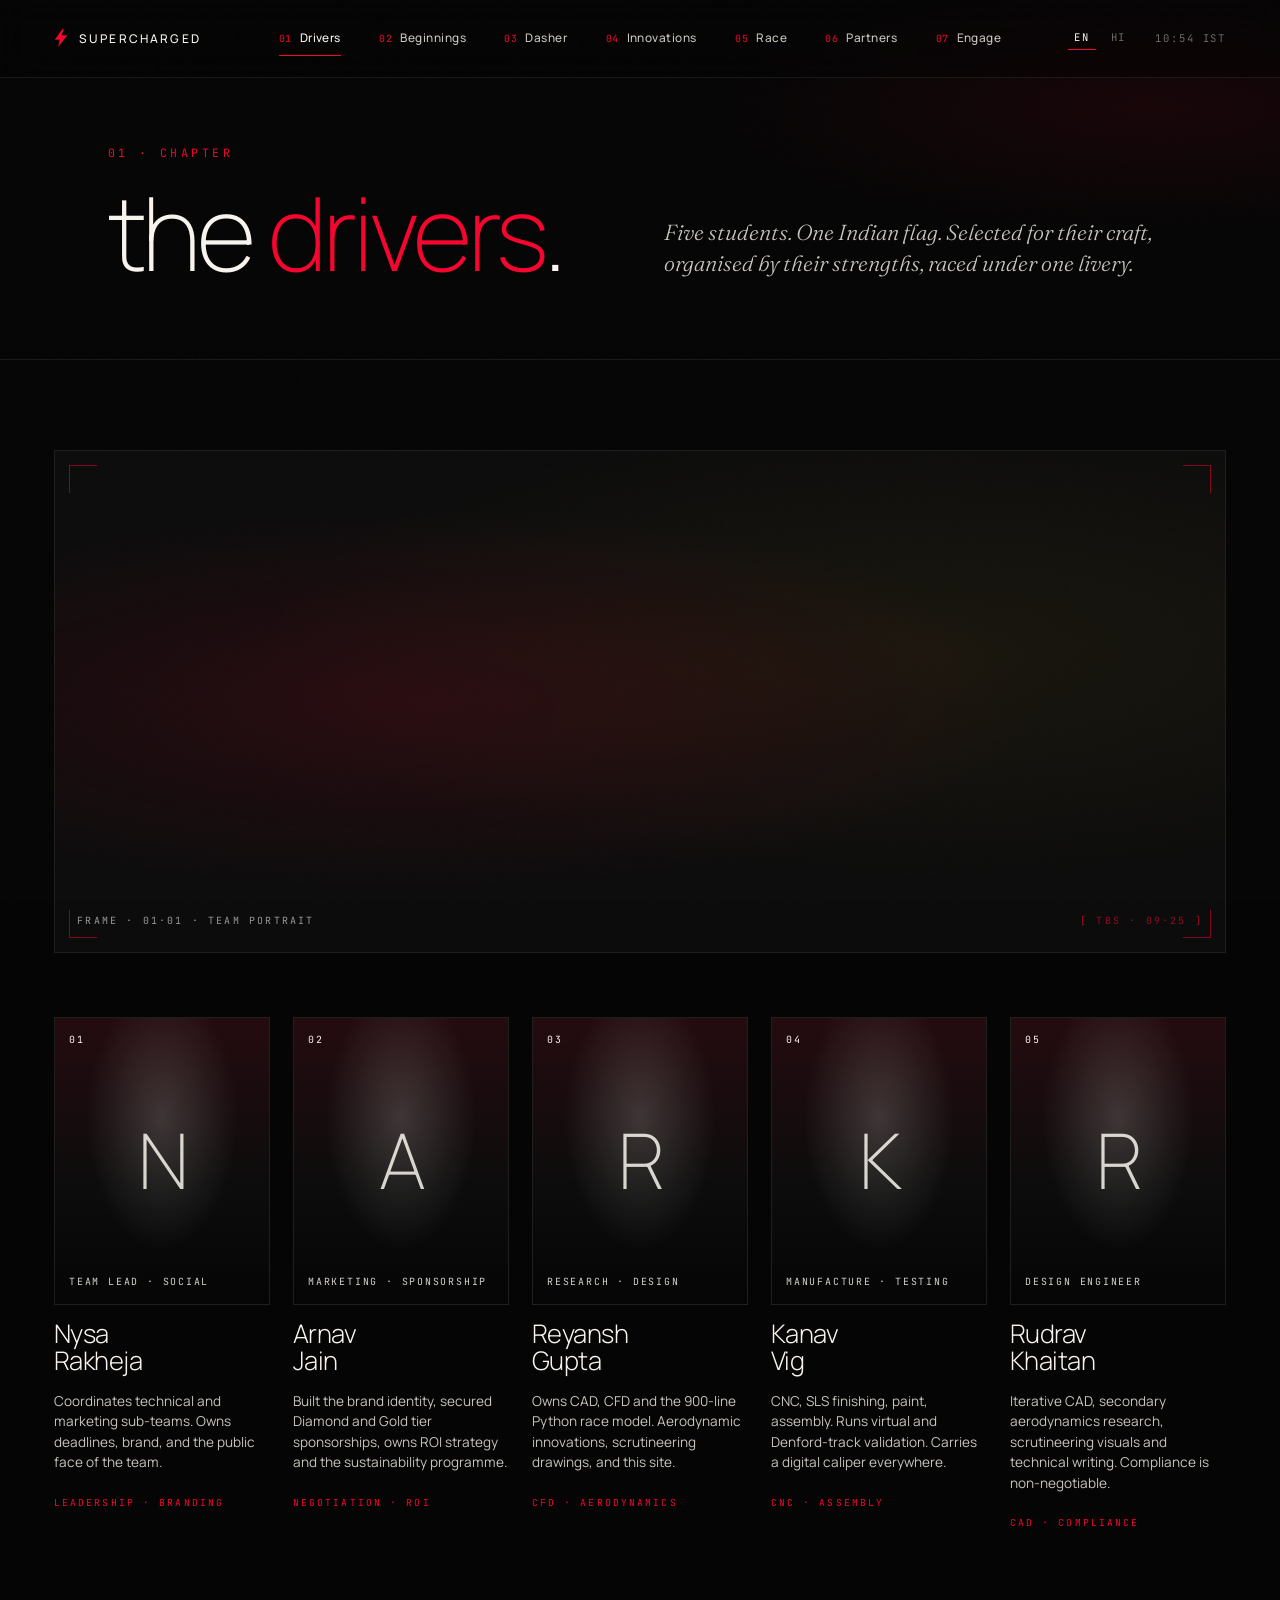
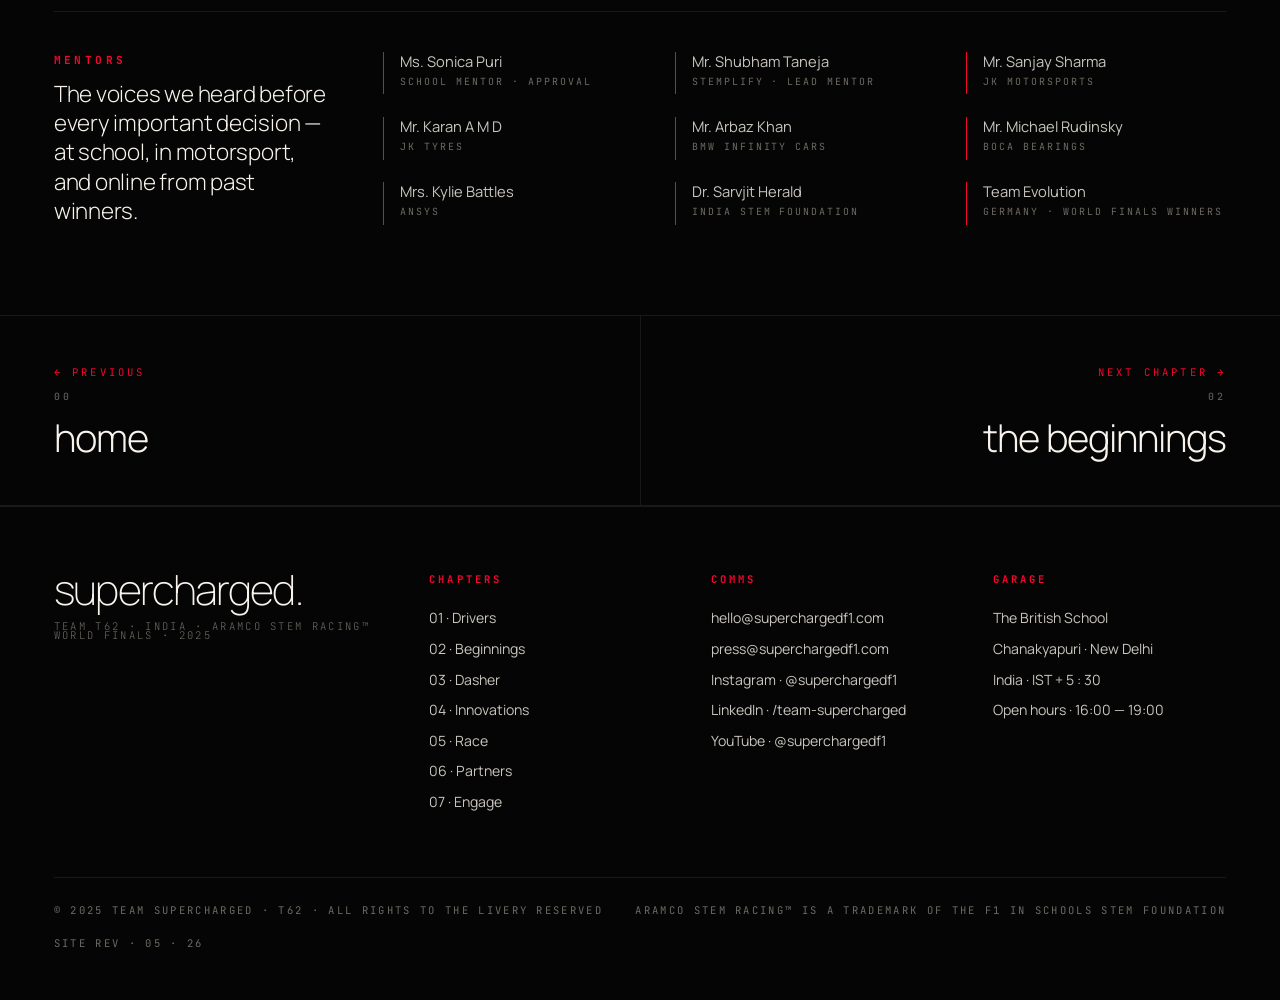
==== drivers.html @ 812b948b "Split into a 7-chapter multi-page site - Shared chrome moved into styles.css and scripts.js - index." ====
<!DOCTYPE html>
<html lang="en">
<head>
<meta charset="UTF-8" />
<meta name="viewport" content="width=device-width, initial-scale=1.0" />
<title>The Drivers — Team Supercharged · T62</title>
<meta name="description" content="The five students of Team Supercharged: Nysa Rakheja, Arnav Jain, Reyansh Gupta, Kanav Vig, Rudrav Khaitan." />
<link rel="preconnect" href="https://fonts.googleapis.com" />
<link rel="preconnect" href="https://fonts.gstatic.com" crossorigin />
<link href="https://fonts.googleapis.com/css2?family=Fraunces:ital,opsz,wght@1,9..144,300&family=JetBrains+Mono:wght@400;500&family=Manrope:wght@200;300;400;500;600;700&display=swap" rel="stylesheet" />
<link rel="stylesheet" href="styles.css" />
</head>
<body>

<div class="grain" aria-hidden="true"></div>
<svg width="0" height="0" style="position:absolute" aria-hidden="true"><defs><symbol id="bolt" viewBox="0 0 24 32"><path d="M14.5 0 L1 19 L9.5 19 L7 32 L23 11 L13 11 L17 0 Z" fill="currentColor"/></symbol></defs></svg>

<header class="topnav" id="topnav">
  <a href="index.html" class="mark"><svg class="bolt-mark" aria-hidden="true"><use href="#bolt"/></svg><span>Supercharged</span></a>
  <nav class="menu" aria-label="Primary">
    <a href="drivers.html"     class="active" data-num="01">Drivers</a>
    <a href="beginnings.html"  data-num="02">Beginnings</a>
    <a href="dasher.html"      data-num="03">Dasher</a>
    <a href="innovations.html" data-num="04">Innovations</a>
    <a href="race.html"        data-num="05">Race</a>
    <a href="partners.html"    data-num="06">Partners</a>
    <a href="engage.html"      data-num="07">Engage</a>
  </nav>
  <div class="topnav-right">
    <div class="lang"><a href="#" class="on">EN</a><a href="#">HI</a></div>
    <span id="liveClock">00:00 IST</span>
  </div>
</header>

<section class="page-hero">
  <div class="container">
    <div>
      <div class="page-hero-num">01 · Chapter</div>
      <h1>the <span class="red">drivers</span>.</h1>
    </div>
    <p class="page-hero-sub">Five students. One Indian flag. Selected for their craft, organised by their strengths, raced under one livery.</p>
  </div>
</section>

<main class="chapter">
  <div class="container">
    <figure class="team-photo reveal" aria-label="Team photo placeholder">
      <span class="crosshair tl"></span>
      <span class="crosshair tr"></span>
      <span class="crosshair bl"></span>
      <span class="crosshair br"></span>
      <div class="frame-label">
        <span>FRAME · 01·01 · TEAM PORTRAIT</span>
        <span class="red">[ TBS · 09·25 ]</span>
      </div>
    </figure>

    <div class="drivers">
      <article class="driver reveal d1">
        <div class="driver-photo" data-init="N">
          <span class="num">01</span>
          <span class="role">Team Lead · Social</span>
        </div>
        <h3 class="driver-name">Nysa<br/>Rakheja</h3>
        <p class="driver-bio">Coordinates technical and marketing sub-teams. Owns deadlines, brand, and the public face of the team.</p>
        <span class="driver-skill">Leadership · Branding</span>
      </article>

      <article class="driver reveal d2">
        <div class="driver-photo" data-init="A">
          <span class="num">02</span>
          <span class="role">Marketing · Sponsorship</span>
        </div>
        <h3 class="driver-name">Arnav<br/>Jain</h3>
        <p class="driver-bio">Built the brand identity, secured Diamond and Gold tier sponsorships, owns ROI strategy and the sustainability programme.</p>
        <span class="driver-skill">Negotiation · ROI</span>
      </article>

      <article class="driver reveal d3">
        <div class="driver-photo" data-init="R">
          <span class="num">03</span>
          <span class="role">Research · Design</span>
        </div>
        <h3 class="driver-name">Reyansh<br/>Gupta</h3>
        <p class="driver-bio">Owns CAD, CFD and the 900-line Python race model. Aerodynamic innovations, scrutineering drawings, and this site.</p>
        <span class="driver-skill">CFD · Aerodynamics</span>
      </article>

      <article class="driver reveal d4">
        <div class="driver-photo" data-init="K">
          <span class="num">04</span>
          <span class="role">Manufacture · Testing</span>
        </div>
        <h3 class="driver-name">Kanav<br/>Vig</h3>
        <p class="driver-bio">CNC, SLS finishing, paint, assembly. Runs virtual and Denford-track validation. Carries a digital caliper everywhere.</p>
        <span class="driver-skill">CNC · Assembly</span>
      </article>

      <article class="driver reveal d5">
        <div class="driver-photo" data-init="R">
          <span class="num">05</span>
          <span class="role">Design Engineer</span>
        </div>
        <h3 class="driver-name">Rudrav<br/>Khaitan</h3>
        <p class="driver-bio">Iterative CAD, secondary aerodynamics research, scrutineering visuals and technical writing. Compliance is non-negotiable.</p>
        <span class="driver-skill">CAD · Compliance</span>
      </article>
    </div>

    <div class="mentors reveal">
      <div>
        <h4>Mentors</h4>
        <p>The voices we heard before every important decision — at school, in motorsport, and online from past winners.</p>
      </div>
      <div class="mentors-list">
        <span>Ms. Sonica Puri<small>School Mentor · Approval</small></span>
        <span>Mr. Shubham Taneja<small>Stemplify · Lead Mentor</small></span>
        <span>Mr. Sanjay Sharma<small>JK Motorsports</small></span>
        <span>Mr. Karan A&nbsp;M&nbsp;D<small>JK Tyres</small></span>
        <span>Mr. Arbaz Khan<small>BMW Infinity Cars</small></span>
        <span>Mr. Michael Rudinsky<small>Boca Bearings</small></span>
        <span>Mrs. Kylie Battles<small>Ansys</small></span>
        <span>Dr. Sarvjit Herald<small>India STEM Foundation</small></span>
        <span>Team Evolution<small>Germany · World Finals winners</small></span>
      </div>
    </div>
  </div>
</main>

<nav class="page-nav">
  <a href="index.html" class="prev">
    <span class="dir">← previous</span>
    <span class="num">00</span>
    <span class="ttl">home</span>
  </a>
  <a href="beginnings.html" class="next">
    <span class="dir">next chapter →</span>
    <span class="num">02</span>
    <span class="ttl">the beginnings</span>
  </a>
</nav>

<footer>
  <div class="container">
    <div class="foot-inner">
      <div class="foot-brand">
        supercharged.
        <small>Team T62 · India · Aramco STEM Racing™ World Finals · 2025</small>
      </div>
      <div class="foot-col">
        <h5>Chapters</h5>
        <ul>
          <li><a href="drivers.html">01 · Drivers</a></li>
          <li><a href="beginnings.html">02 · Beginnings</a></li>
          <li><a href="dasher.html">03 · Dasher</a></li>
          <li><a href="innovations.html">04 · Innovations</a></li>
          <li><a href="race.html">05 · Race</a></li>
          <li><a href="partners.html">06 · Partners</a></li>
          <li><a href="engage.html">07 · Engage</a></li>
        </ul>
      </div>
      <div class="foot-col">
        <h5>Comms</h5>
        <ul>
          <li><a href="mailto:hello@superchargedf1.com">hello@superchargedf1.com</a></li>
          <li><a href="mailto:press@superchargedf1.com">press@superchargedf1.com</a></li>
          <li><a href="https://www.instagram.com/superchargedf1" target="_blank" rel="noopener">Instagram · @superchargedf1</a></li>
          <li><a href="#">LinkedIn · /team-supercharged</a></li>
          <li><a href="#">YouTube · @superchargedf1</a></li>
        </ul>
      </div>
      <div class="foot-col">
        <h5>Garage</h5>
        <ul>
          <li>The British School</li>
          <li>Chanakyapuri · New Delhi</li>
          <li>India · IST + 5 : 30</li>
          <li>Open hours · 16:00 — 19:00</li>
        </ul>
      </div>
    </div>
    <div class="foot-bottom">
      <span>© 2025 Team Supercharged · T62 · All rights to the livery reserved</span>
      <span>Aramco STEM Racing™ is a trademark of the F1 in Schools STEM Foundation</span>
      <span>Site rev · 05 · 26</span>
    </div>
  </div>
</footer>

<script src="scripts.js"></script>
</body>
</html>
---- styles.css ----
/* --------------------------------------------------------------
   SUPERCHARGED · Cinematic editorial · multi-page
   Pure black + bone white + brand red. Thin large type.
-------------------------------------------------------------- */
*, *::before, *::after { box-sizing: border-box; margin: 0; padding: 0; }
::selection { background: #F5052E; color: #F8F4ED; }
html { scroll-behavior: smooth; }

:root {
  --bg: #050505;
  --bg-2: #0C0C0C;
  --bg-3: #141414;
  --text: #F8F4ED;
  --text-2: #C9C5BE;
  --muted: #6E6A63;
  --muted-2: #3A3A3A;
  --line: rgba(248, 244, 237, 0.08);
  --line-strong: rgba(248, 244, 237, 0.18);
  --red: #F5052E;
  --red-2: #C70425;
  --yellow: #E7B922;
  --pad: clamp(1.25rem, 4.2vw, 4rem);
  --max: 1560px;
  --font-display: 'Manrope', system-ui, sans-serif;
  --font-body: 'Manrope', system-ui, sans-serif;
  --font-serif: 'Fraunces', 'Times New Roman', serif;
  --font-mono: 'JetBrains Mono', ui-monospace, monospace;
}

body {
  background: var(--bg);
  color: var(--text);
  font-family: var(--font-body);
  line-height: 1.6;
  overflow-x: hidden;
  font-weight: 400;
  -webkit-font-smoothing: antialiased;
  -moz-osx-font-smoothing: grayscale;
}

.grain {
  position: fixed; inset: 0;
  pointer-events: none; z-index: 1000;
  opacity: 0.045; mix-blend-mode: overlay;
  background-image: url("data:image/svg+xml;utf8,<svg viewBox='0 0 200 200' xmlns='http://www.w3.org/2000/svg'><filter id='n'><feTurbulence type='fractalNoise' baseFrequency='0.85' numOctaves='3' stitchTiles='stitch'/></filter><rect width='100%25' height='100%25' filter='url(%23n)' opacity='0.85'/></svg>");
}

a { color: inherit; text-decoration: none; }
button { font-family: inherit; cursor: pointer; border: none; background: none; color: inherit; }
img, svg { display: block; max-width: 100%; }

.container {
  max-width: var(--max); margin: 0 auto;
  padding: 0 var(--pad);
  position: relative;
}

.mono {
  font-family: var(--font-mono);
  letter-spacing: 0.04em;
  text-transform: uppercase;
  font-size: 0.7rem;
  color: var(--muted);
}

/* ============================================================
   TOP NAV
============================================================ */
.topnav {
  position: fixed; top: 0; left: 0; right: 0; z-index: 100;
  display: grid;
  grid-template-columns: 1fr auto 1fr;
  gap: 2rem; align-items: center;
  padding: 1.4rem var(--pad);
  backdrop-filter: blur(16px) saturate(140%);
  -webkit-backdrop-filter: blur(16px) saturate(140%);
  background: rgba(5, 5, 5, 0.55);
  border-bottom: 1px solid var(--line);
  transition: padding 0.3s ease;
}
.topnav.scrolled { padding: 0.9rem var(--pad); }

.mark {
  display: flex; align-items: center; gap: 0.7rem;
  font-family: var(--font-display);
  font-weight: 500;
  letter-spacing: 0.18em;
  font-size: 0.75rem;
  text-transform: uppercase;
}
.mark .bolt-mark {
  width: 14px; height: 18px;
  color: var(--red);
}

.menu {
  display: flex; gap: 2.4rem;
  font-size: 0.74rem;
  font-weight: 500;
  letter-spacing: 0.04em;
  color: var(--text-2);
}
.menu a {
  position: relative;
  padding: 0.4rem 0;
  transition: color 0.25s;
}
.menu a::before {
  content: attr(data-num);
  color: var(--red);
  margin-right: 0.5rem;
  font-family: var(--font-mono);
  font-size: 0.62rem;
  opacity: 0.85;
}
.menu a:hover { color: var(--text); }
.menu a.active { color: var(--text); }
.menu a.active::after {
  content: ""; position: absolute;
  left: 0; right: 0; bottom: -2px;
  height: 1px; background: var(--red);
}
.menu a:not(.active)::after {
  content: ""; position: absolute;
  left: 0; right: 0; bottom: -2px;
  height: 1px; background: var(--text);
  transform: scaleX(0); transform-origin: left;
  transition: transform 0.3s ease;
}
.menu a:not(.active):hover::after { transform: scaleX(1); }

.topnav-right {
  display: flex; justify-content: flex-end; align-items: center;
  gap: 1.4rem;
  font-family: var(--font-mono);
  font-size: 0.66rem;
  color: var(--muted);
  text-transform: uppercase;
  letter-spacing: 0.18em;
}
.lang {
  display: flex; gap: 0.5rem;
}
.lang a {
  padding: 0.2rem 0.4rem;
  color: var(--muted);
  transition: color 0.2s;
}
.lang a.on { color: var(--text); border-bottom: 1px solid var(--red); }
.lang a:hover { color: var(--text); }

/* ============================================================
   HERO (home)
============================================================ */
.hero {
  position: relative;
  min-height: 100vh;
  padding: 9rem var(--pad) 3rem;
  display: grid;
  grid-template-rows: auto 1fr auto;
  overflow: hidden;
  isolation: isolate;
}
.hero::before {
  content: "";
  position: absolute; inset: 0;
  background:
    radial-gradient(ellipse 70% 60% at 75% 30%, rgba(245,5,46,0.10), transparent 60%),
    radial-gradient(ellipse 60% 50% at 20% 70%, rgba(231,185,34,0.04), transparent 60%),
    linear-gradient(180deg, rgba(5,5,5,0.5), var(--bg));
  z-index: -2;
}
.hero::after {
  content: "";
  position: absolute; inset: 0;
  background-image:
    linear-gradient(to right, var(--line) 1px, transparent 1px),
    linear-gradient(to bottom, var(--line) 1px, transparent 1px);
  background-size: 120px 120px;
  mask-image: radial-gradient(ellipse at center, black 40%, transparent 90%);
  z-index: -1;
  pointer-events: none;
}

.hero-top {
  display: flex; justify-content: space-between; align-items: flex-start;
  gap: 2rem; flex-wrap: wrap;
}
.hero-top .label {
  font-family: var(--font-mono);
  font-size: 0.7rem;
  color: var(--muted);
  text-transform: uppercase;
  letter-spacing: 0.22em;
  line-height: 1.6;
}
.hero-top .label strong { color: var(--text); margin-right: 0.5rem; }
.hero-top .label .red { color: var(--red); }

.hero-center {
  display: grid; align-content: center;
  padding: 4rem 0;
}
.hero-title {
  font-family: var(--font-display);
  font-weight: 200;
  font-size: clamp(4rem, 16vw, 19rem);
  line-height: 0.88;
  letter-spacing: -0.045em;
  text-transform: lowercase;
  color: var(--text);
  margin-bottom: 1.5rem;
}
.hero-title .stroke {
  color: transparent;
  -webkit-text-stroke: 1px var(--text);
}
.hero-title .red { color: var(--red); }
.hero-title .w {
  display: inline-block;
  transform: translateY(0.4em);
  opacity: 0;
  animation: rise 1.4s cubic-bezier(.18,.7,.2,1) forwards;
}
.hero-title .w:nth-child(1) { animation-delay: 0.2s; }
.hero-title .w:nth-child(2) { animation-delay: 0.45s; }
.hero-title .w:nth-child(3) { animation-delay: 0.7s; }
@keyframes rise { to { transform: none; opacity: 1; } }

.hero-tag {
  margin-top: 1.5rem;
  max-width: 32ch;
  font-family: var(--font-serif);
  font-style: italic;
  font-weight: 300;
  font-size: clamp(1.3rem, 2.4vw, 2.2rem);
  line-height: 1.25;
  color: var(--text-2);
  letter-spacing: -0.01em;
  opacity: 0;
  animation: fade 1.6s 1.1s forwards;
}
@keyframes fade { to { opacity: 1; } }

.hero-bottom {
  display: grid;
  grid-template-columns: auto 1fr auto auto;
  gap: 2.5rem;
  align-items: end;
  padding-top: 2rem;
  border-top: 1px solid var(--line);
  opacity: 0;
  animation: fade 1.4s 1.4s forwards;
}
.hero-bottom .col { display: flex; flex-direction: column; gap: 0.4rem; }
.hero-bottom .col .k {
  font-family: var(--font-mono);
  font-size: 0.62rem;
  color: var(--muted);
  text-transform: uppercase;
  letter-spacing: 0.22em;
}
.hero-bottom .col .v {
  font-family: var(--font-display);
  font-weight: 300;
  font-size: 1.4rem;
  letter-spacing: -0.01em;
  color: var(--text);
}
.hero-bottom .col .v.red { color: var(--red); }

.scroll-cue {
  display: inline-flex; flex-direction: column; align-items: center;
  gap: 0.4rem;
  color: var(--muted);
  font-family: var(--font-mono);
  font-size: 0.62rem;
  text-transform: uppercase;
  letter-spacing: 0.22em;
}
.scroll-cue .arrow {
  width: 1px; height: 38px;
  background: linear-gradient(180deg, transparent, var(--text-2));
  animation: drop 1.8s ease-in-out infinite;
}
@keyframes drop {
  0% { transform: scaleY(0); transform-origin: top; }
  50% { transform: scaleY(1); transform-origin: top; }
  51% { transform: scaleY(1); transform-origin: bottom; }
  100% { transform: scaleY(0); transform-origin: bottom; }
}

/* ============================================================
   PAGE HERO (chapter pages — smaller)
============================================================ */
.page-hero {
  padding: 9rem var(--pad) 5rem;
  position: relative;
  border-bottom: 1px solid var(--line);
  overflow: hidden;
}
.page-hero::before {
  content: "";
  position: absolute; inset: 0;
  background:
    radial-gradient(ellipse 60% 60% at 90% 30%, rgba(245,5,46,0.08), transparent 60%);
  pointer-events: none;
  z-index: -1;
}
.page-hero .container {
  display: grid;
  grid-template-columns: 1fr 1fr;
  gap: 3rem;
  align-items: end;
}
.page-hero-num {
  font-family: var(--font-mono);
  font-size: 0.72rem;
  color: var(--red);
  text-transform: uppercase;
  letter-spacing: 0.3em;
  margin-bottom: 1.4rem;
}
.page-hero h1 {
  font-family: var(--font-display);
  font-weight: 200;
  font-size: clamp(3rem, 8vw, 8rem);
  line-height: 0.92;
  letter-spacing: -0.04em;
  text-transform: lowercase;
  color: var(--text);
}
.page-hero h1 .red { color: var(--red); }
.page-hero h1 .stroke { color: transparent; -webkit-text-stroke: 1px var(--text); }
.page-hero-sub {
  font-family: var(--font-serif);
  font-style: italic;
  font-weight: 300;
  font-size: clamp(1.1rem, 1.7vw, 1.5rem);
  line-height: 1.4;
  color: var(--text-2);
  max-width: 38ch;
}

/* ============================================================
   CHAPTER (general section)
============================================================ */
.chapter {
  padding: clamp(5rem, 10vh, 9rem) 0;
  position: relative;
}
.chapter-head {
  display: grid;
  grid-template-columns: auto 1fr;
  gap: 2rem 4rem;
  align-items: end;
  margin-bottom: 4rem;
  padding-bottom: 2.4rem;
  border-bottom: 1px solid var(--line);
}
.chapter-num {
  font-family: var(--font-mono);
  font-size: 0.72rem;
  color: var(--red);
  text-transform: uppercase;
  letter-spacing: 0.3em;
  align-self: start;
  padding-top: 1.4rem;
}
.chapter-title {
  font-family: var(--font-display);
  font-weight: 200;
  font-size: clamp(2.4rem, 5.5vw, 5.5rem);
  line-height: 0.95;
  letter-spacing: -0.035em;
  text-transform: lowercase;
  color: var(--text);
}
.chapter-sub {
  font-family: var(--font-display);
  font-weight: 300;
  font-size: clamp(1rem, 1.4vw, 1.2rem);
  color: var(--text-2);
  margin-top: 1rem;
  max-width: 50ch;
}

/* ============================================================
   HOME · CHAPTER INDEX
============================================================ */
.chapter-index {
  padding: 5rem 0 7rem;
  border-top: 1px solid var(--line);
}
.chapter-index-head {
  display: grid;
  grid-template-columns: 1fr 1fr;
  gap: 3rem;
  margin-bottom: 4rem;
  padding-bottom: 2rem;
  border-bottom: 1px solid var(--line);
  align-items: end;
}
.chapter-index-head h2 {
  font-family: var(--font-display);
  font-weight: 200;
  font-size: clamp(2rem, 4.5vw, 4rem);
  line-height: 0.95;
  letter-spacing: -0.03em;
  text-transform: lowercase;
}
.chapter-index-head .label {
  font-family: var(--font-mono);
  font-size: 0.7rem;
  color: var(--red);
  text-transform: uppercase;
  letter-spacing: 0.3em;
}

.chapter-list {
  display: flex; flex-direction: column;
  list-style: none;
}
.chapter-list a {
  display: grid;
  grid-template-columns: 80px 1fr 2fr auto;
  gap: 2rem;
  padding: 2rem 0;
  border-bottom: 1px solid var(--line);
  align-items: baseline;
  transition: padding 0.3s ease;
}
.chapter-list a:hover { padding-left: 1rem; }
.chapter-list a:last-child { border-bottom: none; }
.chapter-list a .num {
  font-family: var(--font-mono);
  font-size: 0.78rem;
  color: var(--red);
  letter-spacing: 0.25em;
}
.chapter-list a .ttl {
  font-family: var(--font-display);
  font-weight: 300;
  font-size: clamp(1.6rem, 3vw, 2.6rem);
  line-height: 1.05;
  letter-spacing: -0.025em;
  text-transform: lowercase;
  color: var(--text);
  transition: color 0.3s;
}
.chapter-list a:hover .ttl { color: var(--red); }
.chapter-list a .desc {
  font-family: var(--font-serif);
  font-style: italic;
  font-weight: 300;
  font-size: clamp(0.95rem, 1.2vw, 1.15rem);
  color: var(--text-2);
  line-height: 1.4;
}
.chapter-list a .arr {
  font-family: var(--font-display);
  font-weight: 200;
  font-size: 1.6rem;
  color: var(--muted);
  transition: color 0.3s, transform 0.3s;
}
.chapter-list a:hover .arr { color: var(--red); transform: translateX(8px); }

/* ============================================================
   01 — DRIVERS
============================================================ */
.drivers {
  display: grid;
  grid-template-columns: repeat(5, 1fr);
  gap: 1.4rem;
}
.driver {
  display: flex; flex-direction: column;
  gap: 1rem;
  cursor: pointer;
  transition: transform 0.5s cubic-bezier(.2,.8,.2,1);
}
.driver:hover { transform: translateY(-4px); }
.driver-photo {
  aspect-ratio: 3/4;
  background: var(--bg-2);
  border: 1px solid var(--line);
  position: relative;
  overflow: hidden;
  transition: border-color 0.3s;
}
.driver:hover .driver-photo { border-color: var(--red); }
.driver-photo::before {
  content: "";
  position: absolute; inset: 0;
  background:
    radial-gradient(ellipse at 50% 35%, rgba(248,244,237,0.18), transparent 50%),
    linear-gradient(180deg, rgba(245,5,46,0.10) 0%, transparent 60%, rgba(0,0,0,0.6) 100%);
}
.driver-photo::after {
  content: attr(data-init);
  position: absolute; inset: 0;
  display: grid; place-items: center;
  font-family: var(--font-display);
  font-weight: 200;
  font-size: clamp(3rem, 6vw, 6rem);
  color: rgba(248,244,237,0.85);
  letter-spacing: -0.04em;
}
.driver-photo .num {
  position: absolute; top: 0.9rem; left: 0.9rem;
  font-family: var(--font-mono);
  font-size: 0.62rem;
  color: var(--text);
  letter-spacing: 0.22em;
  z-index: 2;
}
.driver-photo .role {
  position: absolute; bottom: 0.9rem; left: 0.9rem; right: 0.9rem;
  font-family: var(--font-mono);
  font-size: 0.62rem;
  color: var(--text);
  letter-spacing: 0.18em;
  text-transform: uppercase;
  z-index: 2;
  opacity: 0.85;
}
.driver-name {
  font-family: var(--font-display);
  font-weight: 300;
  font-size: 1.6rem;
  line-height: 1.05;
  letter-spacing: -0.02em;
  color: var(--text);
}
.driver-bio {
  font-size: 0.85rem;
  color: var(--text-2);
  line-height: 1.5;
  max-width: 32ch;
}
.driver-skill {
  margin-top: 0.4rem;
  font-family: var(--font-mono);
  font-size: 0.6rem;
  color: var(--red);
  text-transform: uppercase;
  letter-spacing: 0.22em;
}

.team-photo {
  aspect-ratio: 21/9;
  background: var(--bg-2);
  border: 1px solid var(--line);
  position: relative;
  overflow: hidden;
  margin-bottom: 4rem;
}
.team-photo::before {
  content: "";
  position: absolute; inset: 0;
  background:
    radial-gradient(ellipse at 30% 50%, rgba(245,5,46,0.12), transparent 55%),
    radial-gradient(ellipse at 75% 40%, rgba(231,185,34,0.06), transparent 55%);
}
.team-photo .crosshair {
  position: absolute;
  width: 28px; height: 28px;
  border-color: rgba(245,5,46,0.5);
  border-style: solid;
  border-width: 0;
}
.team-photo .crosshair.tl { top: 14px; left: 14px; border-top-width: 1px; border-left-width: 1px; }
.team-photo .crosshair.tr { top: 14px; right: 14px; border-top-width: 1px; border-right-width: 1px; }
.team-photo .crosshair.bl { bottom: 14px; left: 14px; border-bottom-width: 1px; border-left-width: 1px; }
.team-photo .crosshair.br { bottom: 14px; right: 14px; border-bottom-width: 1px; border-right-width: 1px; }
.team-photo .frame-label {
  position: absolute; bottom: 1.4rem; left: 1.4rem; right: 1.4rem;
  display: flex; justify-content: space-between;
  font-family: var(--font-mono);
  font-size: 0.62rem;
  color: var(--text);
  letter-spacing: 0.22em;
  text-transform: uppercase;
  opacity: 0.6;
}
.team-photo .frame-label .red { color: var(--red); }

.mentors {
  margin-top: 5rem;
  display: grid;
  grid-template-columns: 1fr 3fr;
  gap: 3rem;
  padding-top: 2.5rem;
  border-top: 1px solid var(--line);
}
.mentors h4 {
  font-family: var(--font-mono);
  font-size: 0.7rem;
  color: var(--red);
  text-transform: uppercase;
  letter-spacing: 0.3em;
  margin-bottom: 0.6rem;
}
.mentors h4 + p {
  font-family: var(--font-display);
  font-weight: 300;
  font-size: 1.4rem;
  color: var(--text);
  line-height: 1.3;
  letter-spacing: -0.01em;
}
.mentors-list {
  display: grid;
  grid-template-columns: repeat(3, 1fr);
  gap: 1.4rem 2rem;
}
.mentors-list span {
  color: var(--text-2);
  font-size: 0.92rem;
  border-left: 1px solid var(--red);
  padding-left: 1rem;
  line-height: 1.3;
}
.mentors-list span small {
  display: block;
  font-family: var(--font-mono);
  font-size: 0.62rem;
  color: var(--muted);
  text-transform: uppercase;
  letter-spacing: 0.2em;
  margin-top: 0.3rem;
}

/* ============================================================
   02 — BEGINNINGS
============================================================ */
.beginnings {
  display: grid;
  grid-template-columns: 1.1fr 1fr;
  gap: 4rem;
  align-items: start;
}
.beginnings-text p {
  font-family: var(--font-display);
  font-weight: 300;
  font-size: clamp(1.2rem, 1.7vw, 1.55rem);
  line-height: 1.45;
  color: var(--text);
  letter-spacing: -0.005em;
  margin-bottom: 1.6rem;
}
.beginnings-text p em {
  font-family: var(--font-serif);
  font-style: italic;
  font-weight: 300;
  color: var(--red);
}
.beginnings-img {
  aspect-ratio: 4/5;
  background: var(--bg-2);
  border: 1px solid var(--line);
  position: relative;
  overflow: hidden;
}
.beginnings-img::before {
  content: "";
  position: absolute; inset: 0;
  background:
    radial-gradient(ellipse at 30% 60%, rgba(245,5,46,0.12), transparent 60%),
    radial-gradient(ellipse at 80% 30%, rgba(231,185,34,0.06), transparent 60%);
}
.beginnings-img .frame-label {
  position: absolute; bottom: 1.4rem; left: 1.4rem; right: 1.4rem;
  display: flex; justify-content: space-between;
  font-family: var(--font-mono);
  font-size: 0.62rem;
  color: var(--text);
  letter-spacing: 0.22em;
  text-transform: uppercase;
  opacity: 0.6;
}
.beginnings-img .frame-label .red { color: var(--red); }
.beginnings-img .crosshair {
  position: absolute;
  width: 28px; height: 28px;
  border-color: rgba(245,5,46,0.5);
  border-style: solid;
  border-width: 0;
}
.beginnings-img .crosshair.tl { top: 14px; left: 14px; border-top-width: 1px; border-left-width: 1px; }
.beginnings-img .crosshair.br { bottom: 14px; right: 14px; border-bottom-width: 1px; border-right-width: 1px; }

/* Pull quote */
.pull-quote {
  margin-top: 6rem;
  text-align: center;
  padding: 4rem 0;
  border-top: 1px solid var(--line);
  border-bottom: 1px solid var(--line);
}
.pull-quote .mono { display: block; margin-bottom: 1.5rem; color: var(--red); }
.pull-quote blockquote {
  font-family: var(--font-serif);
  font-style: italic;
  font-weight: 300;
  font-size: clamp(1.8rem, 4.5vw, 4.2rem);
  line-height: 1.1;
  letter-spacing: -0.02em;
  color: var(--text);
  max-width: 22ch;
  margin: 0 auto;
}
.pull-quote blockquote em {
  font-style: normal;
  color: var(--red);
}
.pull-quote .src {
  margin-top: 1.5rem;
  font-family: var(--font-mono);
  font-size: 0.7rem;
  color: var(--muted);
  letter-spacing: 0.22em;
  text-transform: uppercase;
}

/* ============================================================
   03 — DASHER
============================================================ */
.machine-stage {
  background: var(--bg);
  padding: 4rem 0;
  border: 1px solid var(--line);
  position: relative;
  overflow: hidden;
  margin-bottom: 4rem;
}
.machine-stage::before {
  content: "";
  position: absolute; inset: 0;
  background: radial-gradient(ellipse 50% 60% at 50% 50%, rgba(245,5,46,0.10), transparent 70%);
  pointer-events: none;
}
.machine-stage::after {
  content: "";
  position: absolute; inset: 0;
  background-image:
    linear-gradient(to right, var(--line) 1px, transparent 1px),
    linear-gradient(to bottom, var(--line) 1px, transparent 1px);
  background-size: 60px 60px;
  pointer-events: none;
  opacity: 0.5;
}
.machine-stage svg.car {
  position: relative;
  width: 100%;
  max-width: 1100px;
  margin: 0 auto;
  display: block;
}
.machine-frame-meta {
  display: flex; justify-content: space-between;
  margin-top: 1.6rem;
  font-family: var(--font-mono);
  font-size: 0.62rem;
  color: var(--muted);
  text-transform: uppercase;
  letter-spacing: 0.22em;
  flex-wrap: wrap;
  gap: 0.6rem;
}
.machine-frame-meta b { color: var(--red); }
.machine-frame-meta .ylw { color: var(--yellow); }

.specs-grid {
  display: grid;
  grid-template-columns: repeat(5, 1fr);
  gap: 0;
  border-top: 1px solid var(--line);
  border-bottom: 1px solid var(--line);
}
.spec {
  padding: 1.6rem 1.2rem;
  border-right: 1px solid var(--line);
  transition: background 0.3s;
}
.spec:last-child { border-right: none; }
.spec:hover { background: var(--bg-2); }
.spec .k {
  font-family: var(--font-mono);
  font-size: 0.62rem;
  color: var(--muted);
  text-transform: uppercase;
  letter-spacing: 0.22em;
}
.spec .v {
  font-family: var(--font-display);
  font-weight: 200;
  font-size: clamp(1.6rem, 2.4vw, 2.2rem);
  line-height: 1.1;
  color: var(--text);
  letter-spacing: -0.015em;
  margin-top: 0.5rem;
}
.spec .v small {
  font-family: var(--font-mono);
  font-size: 0.65rem;
  color: var(--muted);
  margin-left: 0.3rem;
  letter-spacing: 0.18em;
  text-transform: uppercase;
}
.spec .v.red { color: var(--red); }

.build-process {
  margin-top: 6rem;
}
.build-process h3 {
  font-family: var(--font-mono);
  font-size: 0.7rem;
  color: var(--red);
  text-transform: uppercase;
  letter-spacing: 0.3em;
  margin-bottom: 1.5rem;
}
.build-grid {
  display: grid;
  grid-template-columns: repeat(6, 1fr);
  gap: 1px;
  background: var(--line);
  border: 1px solid var(--line);
}
.build-step {
  background: var(--bg);
  padding: 1.6rem 1.2rem;
  transition: background 0.3s;
}
.build-step:hover { background: var(--bg-2); }
.build-step .num {
  font-family: var(--font-mono);
  font-size: 0.62rem;
  color: var(--muted);
  letter-spacing: 0.22em;
}
.build-step .ttl {
  font-family: var(--font-display);
  font-weight: 300;
  font-size: 1.15rem;
  line-height: 1.15;
  letter-spacing: -0.015em;
  color: var(--text);
  margin-top: 0.5rem;
}
.build-step .desc {
  font-size: 0.78rem;
  color: var(--text-2);
  line-height: 1.4;
  margin-top: 0.5rem;
}

.kpi-bars {
  margin-top: 5rem;
}
.kpi-bars h3 {
  font-family: var(--font-mono);
  font-size: 0.7rem;
  color: var(--red);
  text-transform: uppercase;
  letter-spacing: 0.3em;
  margin-bottom: 2rem;
}
.kpi {
  display: grid;
  grid-template-columns: 1fr 6fr 1fr;
  gap: 1.5rem;
  align-items: center;
  padding: 1.1rem 0;
  border-bottom: 1px solid var(--line);
}
.kpi:last-child { border-bottom: none; }
.kpi .name {
  font-family: var(--font-display);
  font-weight: 300;
  font-size: 1.2rem;
  letter-spacing: -0.015em;
}
.kpi .bar {
  height: 6px;
  background: var(--bg-2);
  position: relative;
  overflow: hidden;
}
.kpi .bar::after {
  content: "";
  position: absolute; left: 0; top: 0; bottom: 0;
  width: var(--w, 0%);
  background: linear-gradient(90deg, var(--red), #FF3D5D);
  transition: width 1.3s cubic-bezier(.18,.7,.2,1);
}
.kpi.in .bar::after { width: var(--w, 0%); }
.kpi:not(.in) .bar::after { width: 0; }
.kpi .pct {
  font-family: var(--font-mono);
  font-size: 0.85rem;
  color: var(--text);
  letter-spacing: 0.04em;
  text-align: right;
}

/* ============================================================
   04 — INNOVATIONS (full page — vertical)
============================================================ */
.innov-rail-wrap {
  position: relative;
  margin: 0 calc(var(--pad) * -1);
  padding: 0 var(--pad);
}
.innov-rail {
  display: flex; gap: 1.5rem;
  overflow-x: auto;
  scroll-snap-type: x mandatory;
  scrollbar-width: thin;
  padding-bottom: 1rem;
}
.innov-rail::-webkit-scrollbar { height: 4px; }
.innov-rail::-webkit-scrollbar-track { background: transparent; }
.innov-rail::-webkit-scrollbar-thumb { background: var(--line-strong); }

.innov {
  flex: 0 0 min(420px, 80vw);
  aspect-ratio: 3/4;
  background: var(--bg-2);
  border: 1px solid var(--line);
  padding: 2rem;
  position: relative;
  scroll-snap-align: start;
  transition: border-color 0.3s, transform 0.3s;
  display: flex; flex-direction: column; justify-content: space-between;
  overflow: hidden;
}
.innov:hover { border-color: var(--red); transform: translateY(-3px); }
.innov::before {
  content: "";
  position: absolute; top: 0; right: 0;
  width: 60%; height: 60%;
  background: radial-gradient(ellipse at top right, rgba(245,5,46,0.10), transparent 70%);
  pointer-events: none;
}
.innov .num {
  font-family: var(--font-mono);
  font-size: 0.7rem;
  color: var(--red);
  letter-spacing: 0.3em;
  text-transform: uppercase;
}
.innov h3 {
  font-family: var(--font-display);
  font-weight: 300;
  font-size: clamp(1.7rem, 2.4vw, 2.4rem);
  line-height: 1.05;
  letter-spacing: -0.02em;
  margin-top: 1rem;
}
.innov p {
  color: var(--text-2);
  font-size: 0.95rem;
  line-height: 1.55;
  margin-top: 1rem;
  max-width: 36ch;
}
.innov .tag {
  margin-top: auto;
  padding-top: 1.5rem;
  border-top: 1px solid var(--line);
  font-family: var(--font-mono);
  font-size: 0.65rem;
  color: var(--text);
  letter-spacing: 0.22em;
  text-transform: uppercase;
}
.innov .tag span { color: var(--red); }

.rail-cue {
  margin-top: 1.4rem;
  display: flex; justify-content: space-between;
  font-family: var(--font-mono);
  font-size: 0.66rem;
  color: var(--muted);
  text-transform: uppercase;
  letter-spacing: 0.22em;
}

/* Innovations page expanded — large vertical sections */
.innov-detail {
  display: grid;
  grid-template-columns: 1fr 1fr;
  gap: 4rem;
  padding: 4.5rem 0;
  border-bottom: 1px solid var(--line);
  align-items: center;
}
.innov-detail:last-of-type { border-bottom: none; }
.innov-detail.flip { direction: rtl; }
.innov-detail.flip > * { direction: ltr; }
.innov-detail .frame {
  aspect-ratio: 4/3;
  background: var(--bg-2);
  border: 1px solid var(--line);
  position: relative;
  overflow: hidden;
}
.innov-detail .frame::before {
  content: "";
  position: absolute; inset: 0;
  background:
    radial-gradient(ellipse at 30% 50%, rgba(245,5,46,0.14), transparent 60%),
    radial-gradient(ellipse at 70% 60%, rgba(231,185,34,0.08), transparent 60%);
}
.innov-detail .frame .crosshair {
  position: absolute;
  width: 28px; height: 28px;
  border-color: rgba(245,5,46,0.5);
  border-style: solid;
  border-width: 0;
}
.innov-detail .frame .crosshair.tl { top: 14px; left: 14px; border-top-width: 1px; border-left-width: 1px; }
.innov-detail .frame .crosshair.br { bottom: 14px; right: 14px; border-bottom-width: 1px; border-right-width: 1px; }
.innov-detail .frame .frame-label {
  position: absolute; bottom: 1.4rem; left: 1.4rem; right: 1.4rem;
  display: flex; justify-content: space-between;
  font-family: var(--font-mono);
  font-size: 0.62rem;
  color: var(--text);
  letter-spacing: 0.22em;
  text-transform: uppercase;
  opacity: 0.6;
}
.innov-detail .frame .frame-label .red { color: var(--red); }
.innov-detail h3 {
  font-family: var(--font-display);
  font-weight: 200;
  font-size: clamp(2.2rem, 4.5vw, 4rem);
  line-height: 1;
  letter-spacing: -0.035em;
  margin-bottom: 1.3rem;
  text-transform: lowercase;
}
.innov-detail .num {
  font-family: var(--font-mono);
  font-size: 0.72rem;
  color: var(--red);
  text-transform: uppercase;
  letter-spacing: 0.3em;
  margin-bottom: 1rem;
}
.innov-detail p {
  color: var(--text-2);
  font-size: 1.05rem;
  line-height: 1.6;
  max-width: 50ch;
  margin-bottom: 1rem;
}
.innov-detail .stat {
  margin-top: 1rem;
  display: inline-flex;
  gap: 1rem;
  padding: 0.5rem 1rem;
  border: 1px solid var(--line-strong);
  font-family: var(--font-mono);
  font-size: 0.7rem;
  text-transform: uppercase;
  letter-spacing: 0.22em;
}
.innov-detail .stat b { color: var(--red); }

/* Inspirations grid */
.inspirations {
  margin-top: 6rem;
  padding-top: 3rem;
  border-top: 1px solid var(--line);
}
.inspirations h4 {
  font-family: var(--font-mono);
  font-size: 0.7rem;
  color: var(--red);
  text-transform: uppercase;
  letter-spacing: 0.3em;
  margin-bottom: 1.4rem;
}
.insp-grid {
  display: grid;
  grid-template-columns: repeat(6, 1fr);
  gap: 1px;
  background: var(--line);
  border: 1px solid var(--line);
}
.insp {
  background: var(--bg);
  padding: 1.6rem 1.2rem;
  transition: background 0.3s;
}
.insp:hover { background: var(--bg-2); }
.insp .from {
  font-family: var(--font-mono);
  font-size: 0.6rem;
  color: var(--muted);
  text-transform: uppercase;
  letter-spacing: 0.22em;
}
.insp .what {
  font-family: var(--font-display);
  font-weight: 300;
  font-size: 1.05rem;
  line-height: 1.2;
  margin-top: 0.5rem;
  color: var(--text);
  letter-spacing: -0.01em;
}
.insp .why {
  font-size: 0.78rem;
  color: var(--text-2);
  margin-top: 0.5rem;
  line-height: 1.4;
}

/* ============================================================
   05 — RACE
============================================================ */
.race-wrap {
  display: grid;
  grid-template-columns: 1fr 2.4fr;
  gap: 5rem;
  align-items: start;
}
.race-side { position: sticky; top: 8rem; }
.race-side .lede {
  font-family: var(--font-display);
  font-weight: 300;
  font-size: 1.45rem;
  line-height: 1.4;
  color: var(--text);
  letter-spacing: -0.01em;
}
.race-side .lede em {
  font-family: var(--font-serif);
  font-style: italic;
  color: var(--red);
}
.race-side .summary {
  margin-top: 2rem;
  padding-top: 1.5rem;
  border-top: 1px solid var(--line);
}
.race-side .summary span {
  display: flex; justify-content: space-between;
  padding: 0.55rem 0;
  border-bottom: 1px solid var(--line);
  font-family: var(--font-mono);
  font-size: 0.72rem;
  text-transform: uppercase;
  letter-spacing: 0.18em;
}
.race-side .summary span:last-child { border-bottom: none; }
.race-side .summary span b { color: var(--red); font-weight: 500; }

.timeline { position: relative; list-style: none; }
.ev {
  display: grid;
  grid-template-columns: minmax(110px, 130px) 1fr;
  gap: 2.5rem;
  padding: 2rem 0 2.5rem;
  border-bottom: 1px solid var(--line);
  position: relative;
}
.ev:last-child { border-bottom: none; }
.ev .ev-date {
  font-family: var(--font-mono);
  font-size: 0.72rem;
  color: var(--text);
  text-transform: uppercase;
  letter-spacing: 0.22em;
  line-height: 1.3;
}
.ev .ev-date span {
  display: block;
  color: var(--red);
  font-size: 0.62rem;
  margin-top: 0.4rem;
  letter-spacing: 0.3em;
}
.ev .ev-content {
  border-left: 1px solid var(--line);
  padding-left: 2rem;
  position: relative;
}
.ev .ev-content::before {
  content: "";
  position: absolute; left: -4px; top: 1rem;
  width: 7px; height: 7px;
  background: var(--text);
  transform: rotate(45deg);
}
.ev.peak .ev-content::before {
  background: var(--red);
  box-shadow: 0 0 0 4px rgba(245,5,46,0.18);
}
.ev .ev-title {
  font-family: var(--font-display);
  font-weight: 300;
  font-size: clamp(1.4rem, 2.6vw, 2.2rem);
  line-height: 1.1;
  letter-spacing: -0.02em;
  color: var(--text);
}
.ev.peak .ev-title em { color: var(--red); font-style: normal; }
.ev .ev-body {
  margin-top: 0.8rem;
  color: var(--text-2);
  font-size: 0.95rem;
  line-height: 1.6;
  max-width: 56ch;
}
.ev .ev-stat {
  display: inline-block;
  margin-top: 1rem;
  padding: 0.4rem 0.8rem;
  border: 1px solid var(--line-strong);
  font-family: var(--font-mono);
  font-size: 0.66rem;
  text-transform: uppercase;
  letter-spacing: 0.2em;
  color: var(--text);
}
.ev .ev-stat b { color: var(--red); margin-right: 0.4rem; }

.sustain {
  margin-top: 5rem;
  padding: 2.5rem;
  border: 1px solid var(--line);
  background:
    radial-gradient(ellipse at 80% 20%, rgba(43, 192, 122, 0.08), transparent 50%),
    var(--bg-2);
  display: grid;
  grid-template-columns: 1fr 2fr;
  gap: 3rem;
  align-items: center;
}
.sustain h4 {
  font-family: var(--font-display);
  font-weight: 300;
  font-size: 1.7rem;
  line-height: 1.1;
  color: var(--text);
  letter-spacing: -0.02em;
}
.sustain h4 small {
  display: block;
  font-family: var(--font-mono);
  font-size: 0.64rem;
  text-transform: uppercase;
  letter-spacing: 0.22em;
  color: #2BC07A;
  margin-bottom: 0.6rem;
  font-weight: 400;
}
.sdg-grid {
  display: grid;
  grid-template-columns: repeat(3, 1fr);
  gap: 1.4rem;
}
.sdg {
  border-left: 2px solid #2BC07A;
  padding-left: 1rem;
}
.sdg .num {
  font-family: var(--font-display);
  font-weight: 300;
  font-size: 1.4rem;
  color: var(--text);
  letter-spacing: -0.02em;
}
.sdg .lbl {
  font-family: var(--font-mono);
  font-size: 0.62rem;
  color: var(--muted);
  text-transform: uppercase;
  letter-spacing: 0.22em;
  margin-top: 0.3rem;
}
.sdg .desc {
  font-size: 0.85rem;
  color: var(--text-2);
  margin-top: 0.5rem;
  line-height: 1.45;
}

/* ============================================================
   06 — PARTNERS
============================================================ */
.partners-wall {
  display: grid;
  grid-template-columns: repeat(6, 1fr);
  gap: 1px;
  background: var(--line);
  border: 1px solid var(--line);
}
.partner {
  background: var(--bg);
  padding: 2rem 1.2rem;
  aspect-ratio: 4/3;
  display: flex; flex-direction: column;
  justify-content: space-between;
  transition: background 0.3s;
  position: relative;
}
.partner:hover { background: var(--bg-2); }
.partner .tier {
  font-family: var(--font-mono);
  font-size: 0.6rem;
  text-transform: uppercase;
  letter-spacing: 0.3em;
}
.tier.diamond { color: var(--red); }
.tier.gold { color: var(--yellow); }
.tier.silver { color: var(--muted); }
.partner .name {
  font-family: var(--font-display);
  font-weight: 300;
  font-size: clamp(1rem, 1.3vw, 1.35rem);
  line-height: 1.1;
  letter-spacing: -0.015em;
  color: var(--text);
}
.partners-foot {
  margin-top: 2rem;
  padding-top: 1.4rem;
  border-top: 1px solid var(--line);
  display: flex; justify-content: space-between;
  flex-wrap: wrap; gap: 1rem;
  font-family: var(--font-mono);
  font-size: 0.7rem;
  color: var(--muted);
  text-transform: uppercase;
  letter-spacing: 0.22em;
}
.partners-foot a {
  color: var(--red);
  border-bottom: 1px solid var(--red);
  padding-bottom: 2px;
}

.tier-explainer {
  margin-top: 5rem;
  display: grid;
  grid-template-columns: repeat(3, 1fr);
  gap: 1.5rem;
}
.tier-card {
  border: 1px solid var(--line);
  padding: 2rem;
  background: var(--bg-2);
  transition: border-color 0.3s, transform 0.3s;
}
.tier-card:hover { border-color: var(--red); transform: translateY(-3px); }
.tier-card .tier-label {
  font-family: var(--font-mono);
  font-size: 0.7rem;
  text-transform: uppercase;
  letter-spacing: 0.3em;
}
.tier-card .price {
  font-family: var(--font-display);
  font-weight: 200;
  font-size: 2.2rem;
  letter-spacing: -0.03em;
  margin-top: 1rem;
}
.tier-card ul {
  list-style: none;
  margin-top: 1.5rem;
  display: flex;
  flex-direction: column;
  gap: 0.5rem;
}
.tier-card ul li {
  font-size: 0.88rem;
  color: var(--text-2);
  padding-left: 1.2rem;
  position: relative;
  line-height: 1.4;
}
.tier-card ul li::before {
  content: "—";
  position: absolute; left: 0;
  color: var(--red);
}

/* ============================================================
   07 — ENGAGE
============================================================ */
.engage {
  padding: clamp(7rem, 14vw, 12rem) 0;
  border-top: 1px solid var(--line);
  position: relative;
  overflow: hidden;
}
.engage::before {
  content: "";
  position: absolute; inset: 0;
  background: radial-gradient(ellipse 50% 60% at 70% 50%, rgba(245,5,46,0.10), transparent 60%);
  pointer-events: none;
}
.engage-inner {
  display: grid;
  grid-template-columns: 1.4fr 1fr;
  gap: 5rem;
  align-items: end;
  position: relative;
}
.engage h2 {
  font-family: var(--font-display);
  font-weight: 200;
  font-size: clamp(3rem, 11vw, 12rem);
  line-height: 0.85;
  letter-spacing: -0.05em;
  text-transform: lowercase;
  color: var(--text);
}
.engage h2 .red { color: var(--red); }
.engage h2 .stroke { color: transparent; -webkit-text-stroke: 1.5px var(--text); }
.engage-body {
  margin-top: 2rem;
  max-width: 38rem;
  color: var(--text-2);
  font-size: 1.05rem;
  line-height: 1.6;
}

.cta-stack {
  display: flex; flex-direction: column;
  gap: 1px;
  background: var(--line);
  border: 1px solid var(--line);
}
.cta {
  background: var(--bg);
  padding: 1.4rem 1.2rem;
  display: grid;
  grid-template-columns: 1fr auto;
  gap: 1rem;
  align-items: center;
  transition: background 0.3s, padding 0.3s;
  cursor: pointer;
}
.cta:hover { background: var(--red); padding-left: 1.6rem; }
.cta .label {
  font-family: var(--font-mono);
  font-size: 0.66rem;
  color: var(--muted);
  text-transform: uppercase;
  letter-spacing: 0.22em;
  transition: color 0.3s;
}
.cta:hover .label { color: rgba(248,244,237,0.7); }
.cta .text {
  font-family: var(--font-display);
  font-weight: 300;
  font-size: 1.4rem;
  color: var(--text);
  letter-spacing: -0.015em;
  line-height: 1.15;
  margin-top: 0.2rem;
}
.cta .arr {
  font-family: var(--font-display);
  font-weight: 200;
  font-size: 1.6rem;
  color: var(--text-2);
  transition: color 0.3s, transform 0.3s;
}
.cta:hover .arr { color: var(--text); transform: translateX(4px); }

/* Engage page (full) */
.engage-page {
  padding: 4rem 0 8rem;
}
.engage-page .engage-inner {
  align-items: start;
}
.engage-info {
  margin-top: 3rem;
  display: grid;
  grid-template-columns: 1fr 1fr;
  gap: 2.5rem;
  border-top: 1px solid var(--line);
  padding-top: 2rem;
}
.engage-info h4 {
  font-family: var(--font-mono);
  font-size: 0.7rem;
  color: var(--red);
  text-transform: uppercase;
  letter-spacing: 0.3em;
  margin-bottom: 0.7rem;
}
.engage-info p {
  color: var(--text-2);
  font-size: 0.95rem;
  line-height: 1.55;
}

/* ============================================================
   PAGE NAVIGATION (prev / next)
============================================================ */
.page-nav {
  display: grid;
  grid-template-columns: 1fr 1fr;
  border-top: 1px solid var(--line);
  border-bottom: 1px solid var(--line);
}
.page-nav a {
  padding: 3rem var(--pad);
  display: flex; flex-direction: column;
  gap: 0.5rem;
  transition: background 0.3s, padding 0.3s;
}
.page-nav a:hover { background: var(--bg-2); }
.page-nav a.next {
  border-left: 1px solid var(--line);
  text-align: right;
  align-items: flex-end;
}
.page-nav .dir {
  font-family: var(--font-mono);
  font-size: 0.66rem;
  color: var(--red);
  text-transform: uppercase;
  letter-spacing: 0.3em;
}
.page-nav .num {
  font-family: var(--font-mono);
  font-size: 0.62rem;
  color: var(--muted);
  text-transform: uppercase;
  letter-spacing: 0.3em;
}
.page-nav .ttl {
  font-family: var(--font-display);
  font-weight: 300;
  font-size: clamp(1.6rem, 3vw, 2.6rem);
  line-height: 1;
  letter-spacing: -0.025em;
  text-transform: lowercase;
  color: var(--text);
  transition: color 0.3s;
  margin-top: 0.4rem;
}
.page-nav a:hover .ttl { color: var(--red); }

/* ============================================================
   FOOTER
============================================================ */
footer {
  padding: 4rem 0 3rem;
  border-top: 1px solid var(--line);
  position: relative;
}
.foot-inner {
  display: grid;
  grid-template-columns: 1.4fr 1fr 1fr 1fr;
  gap: 3rem;
  align-items: start;
}
.foot-brand {
  font-family: var(--font-display);
  font-weight: 200;
  font-size: 2.6rem;
  line-height: 0.9;
  letter-spacing: -0.04em;
  text-transform: lowercase;
  color: var(--text);
}
.foot-brand small {
  display: block;
  font-family: var(--font-mono);
  font-size: 0.66rem;
  color: var(--muted);
  letter-spacing: 0.22em;
  margin-top: 0.8rem;
  text-transform: uppercase;
}
.foot-col h5 {
  font-family: var(--font-mono);
  font-size: 0.66rem;
  color: var(--red);
  text-transform: uppercase;
  letter-spacing: 0.3em;
  margin-bottom: 1.2rem;
}
.foot-col ul { list-style: none; display: flex; flex-direction: column; gap: 0.5rem; }
.foot-col a, .foot-col li {
  color: var(--text-2);
  font-size: 0.88rem;
  transition: color 0.2s;
}
.foot-col a:hover { color: var(--text); }

.foot-bottom {
  margin-top: 4rem;
  padding-top: 1.5rem;
  border-top: 1px solid var(--line);
  display: flex; justify-content: space-between;
  gap: 1rem;
  font-family: var(--font-mono);
  font-size: 0.66rem;
  color: var(--muted);
  text-transform: uppercase;
  letter-spacing: 0.22em;
  flex-wrap: wrap;
}

/* ============================================================
   REVEAL
============================================================ */
.reveal {
  opacity: 0; transform: translateY(20px);
  transition: opacity 1.1s ease, transform 1.1s cubic-bezier(.18,.7,.2,1);
}
.reveal.in { opacity: 1; transform: none; }
.reveal.d1 { transition-delay: 0.08s; }
.reveal.d2 { transition-delay: 0.16s; }
.reveal.d3 { transition-delay: 0.24s; }
.reveal.d4 { transition-delay: 0.32s; }
.reveal.d5 { transition-delay: 0.4s; }

/* ============================================================
   RESPONSIVE
============================================================ */
@media (max-width: 1100px) {
  .drivers { grid-template-columns: repeat(3, 1fr); }
  .insp-grid { grid-template-columns: repeat(3, 1fr); }
  .partners-wall { grid-template-columns: repeat(4, 1fr); }
  .specs-grid { grid-template-columns: repeat(3, 1fr); }
  .specs-grid .spec:nth-child(3) { border-right: none; }
  .build-grid { grid-template-columns: repeat(3, 1fr); }
  .tier-explainer { grid-template-columns: 1fr; }
}
@media (max-width: 900px) {
  .topnav { grid-template-columns: 1fr auto; }
  .menu { display: none; }
  .hero-title { font-size: clamp(3.4rem, 18vw, 7rem); }
  .hero-bottom { grid-template-columns: 1fr 1fr; }
  .page-hero .container { grid-template-columns: 1fr; }
  .beginnings { grid-template-columns: 1fr; }
  .race-wrap { grid-template-columns: 1fr; }
  .race-side { position: static; }
  .ev { grid-template-columns: 1fr; gap: 0.5rem; }
  .engage-inner { grid-template-columns: 1fr; }
  .engage-info { grid-template-columns: 1fr; }
  .foot-inner { grid-template-columns: 1fr 1fr; }
  .mentors { grid-template-columns: 1fr; }
  .mentors-list { grid-template-columns: 1fr 1fr; }
  .sustain { grid-template-columns: 1fr; }
  .sdg-grid { grid-template-columns: 1fr; }
  .innov-detail { grid-template-columns: 1fr; gap: 2rem; }
  .innov-detail.flip { direction: ltr; }
  .chapter-list a { grid-template-columns: 60px 1fr auto; }
  .chapter-list a .desc { grid-column: 1 / -1; }
  .chapter-index-head { grid-template-columns: 1fr; }
}
@media (max-width: 600px) {
  .drivers { grid-template-columns: repeat(2, 1fr); }
  .partners-wall { grid-template-columns: repeat(2, 1fr); }
  .specs-grid { grid-template-columns: repeat(2, 1fr); }
  .specs-grid .spec { border-right: none; border-bottom: 1px solid var(--line); }
  .insp-grid { grid-template-columns: 1fr; }
  .foot-inner { grid-template-columns: 1fr; }
  .mentors-list { grid-template-columns: 1fr; }
  .chapter-head { grid-template-columns: 1fr; }
  .hero-bottom { grid-template-columns: 1fr; gap: 1rem; }
  .build-grid { grid-template-columns: 1fr; }
  .page-nav { grid-template-columns: 1fr; }
  .page-nav a.next { border-left: none; border-top: 1px solid var(--line); text-align: left; align-items: flex-start; }
}
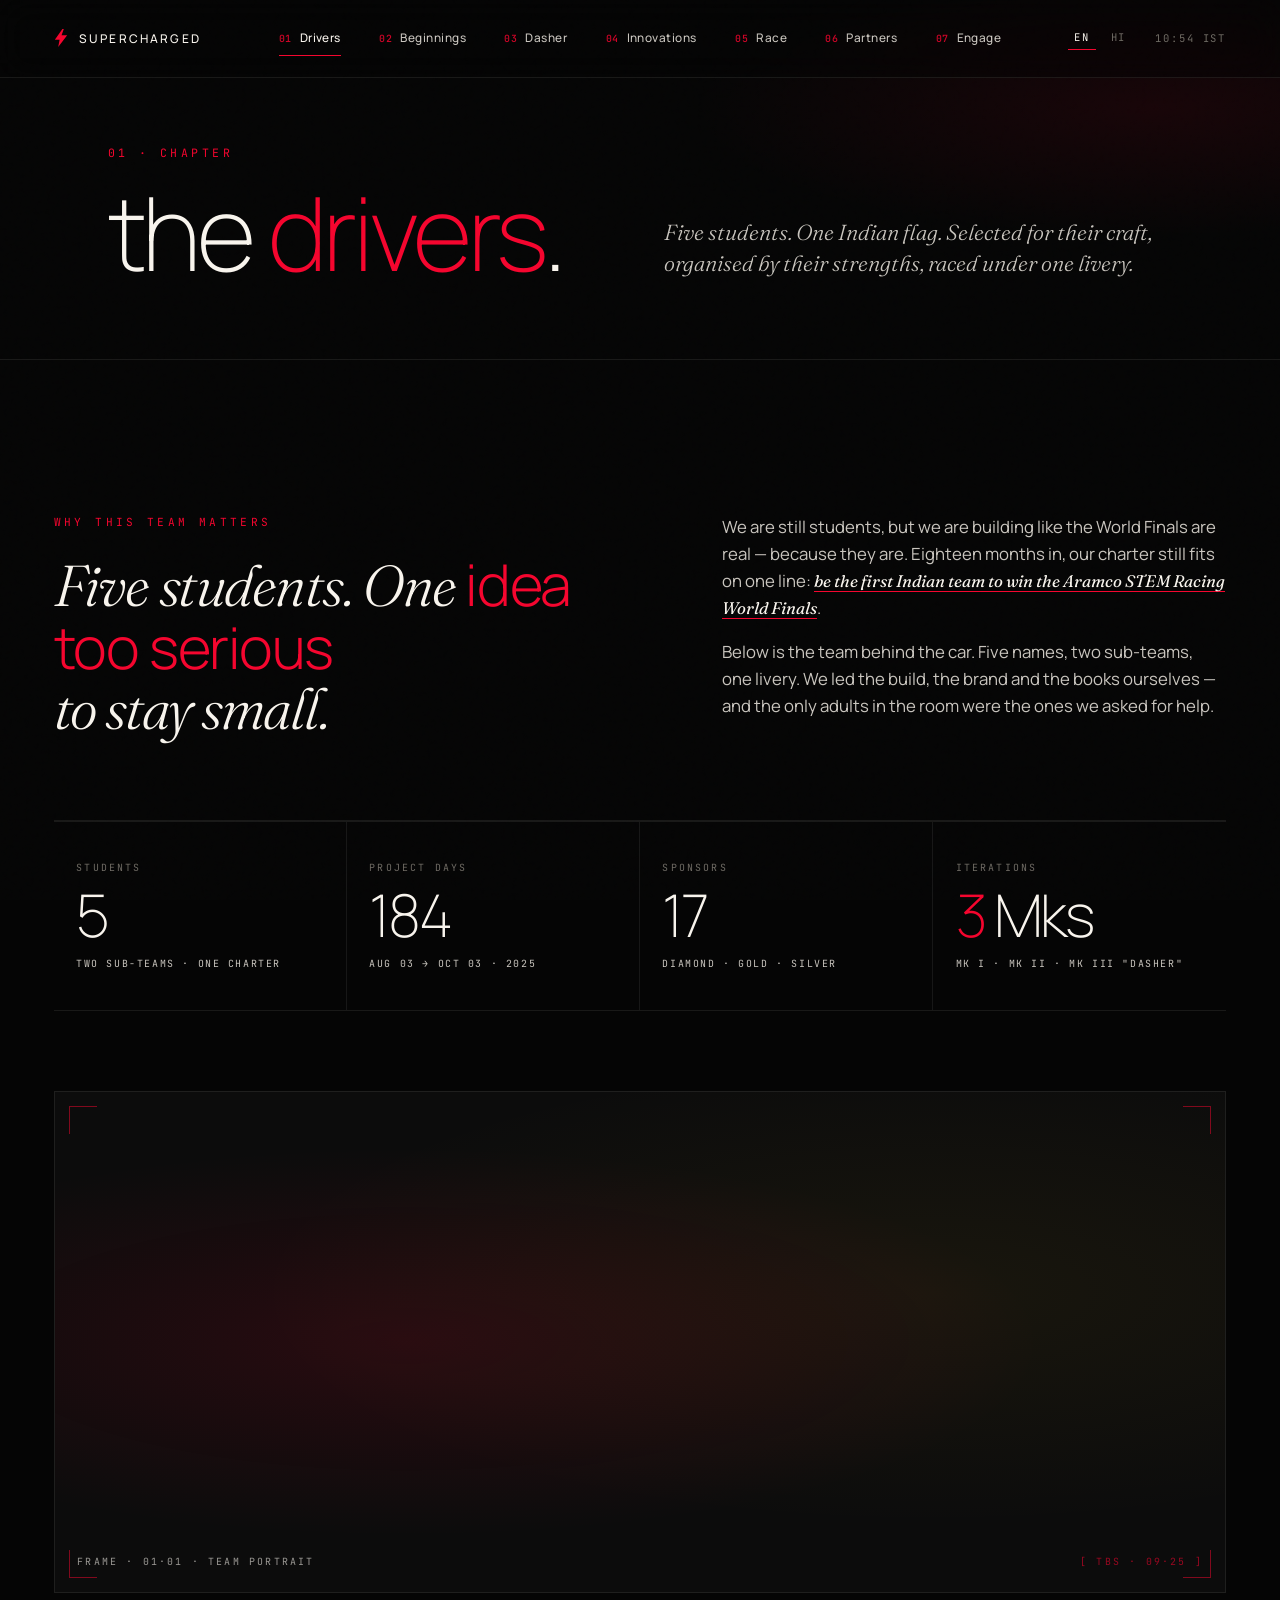
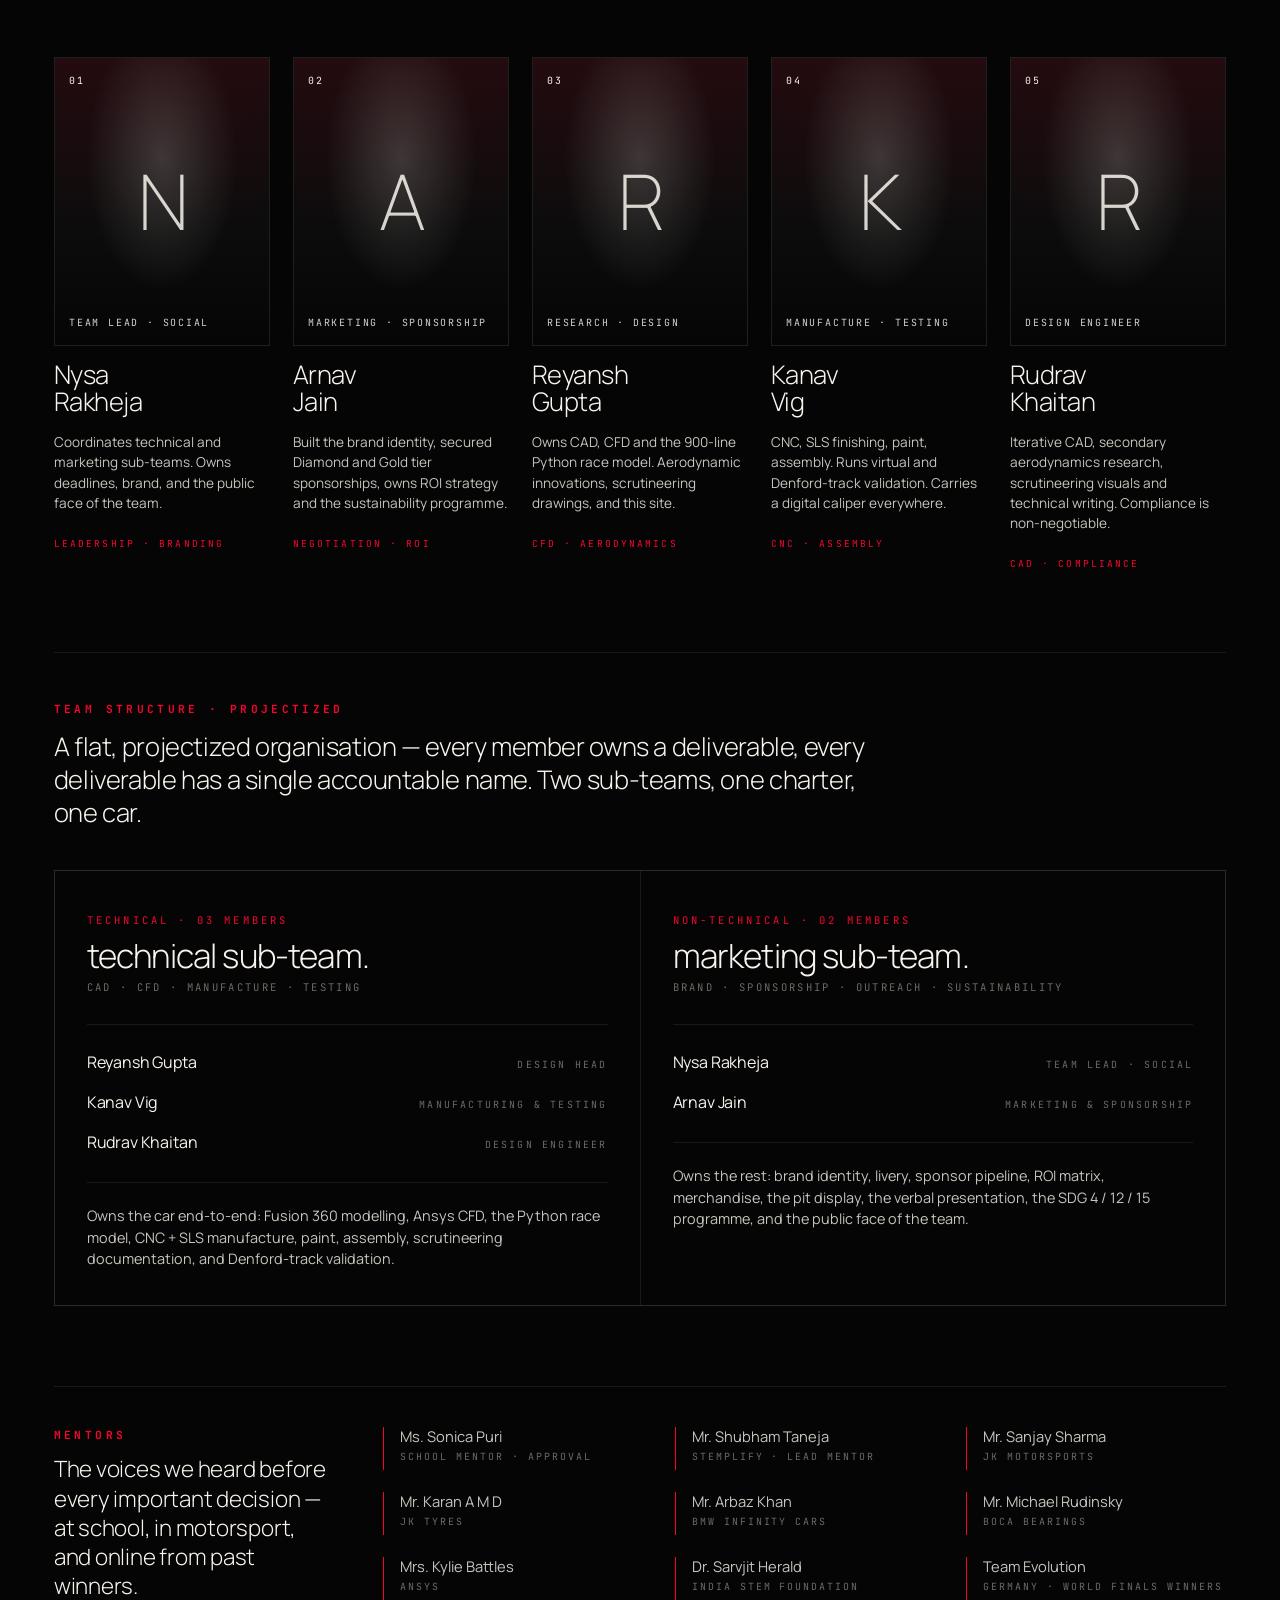
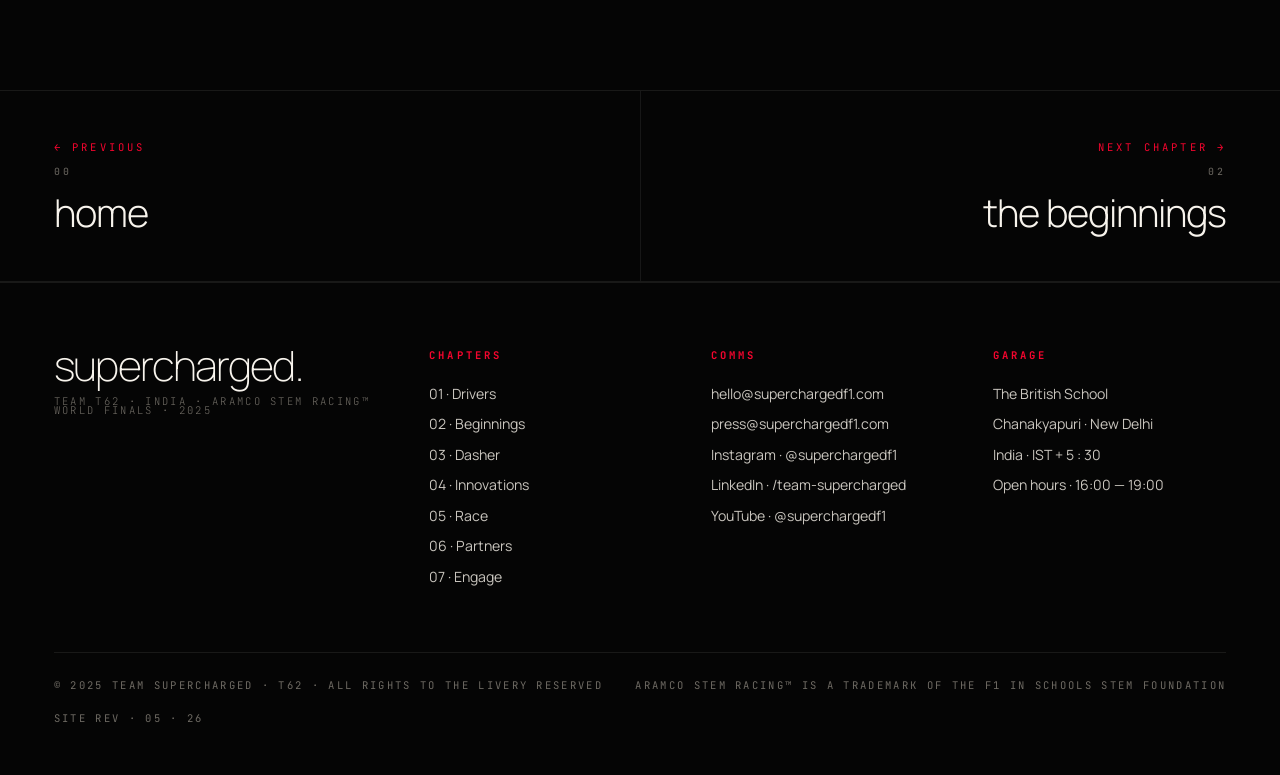
==== commit 78f43e8f: "Drivers page: pull-quote intro + by-numbers + sub-team structure Pulls the protomotors.in/team playb" ====
--- a/drivers.html
+++ b/drivers.html
@@ -44,6 +44,42 @@
 
 <main class="chapter">
   <div class="container">
+    <!-- TEAM INTRO · pull-quote framing -->
+    <section class="team-intro reveal">
+      <div>
+        <div class="label">Why this team matters</div>
+        <h2>Five students. One <em>idea too serious</em><br/>to stay small.</h2>
+      </div>
+      <div class="copy">
+        <p>We are still students, but we are building like the World Finals are real — because they are. Eighteen months in, our charter still fits on one line: <em>be the first Indian team to win the Aramco STEM Racing World Finals</em>.</p>
+        <p>Below is the team behind the car. Five names, two sub-teams, one livery. We led the build, the brand and the books ourselves — and the only adults in the room were the ones we asked for help.</p>
+      </div>
+    </section>
+
+    <!-- BY THE NUMBERS -->
+    <section class="by-numbers reveal">
+      <div class="stat">
+        <div class="lbl">Students</div>
+        <div class="val">5</div>
+        <div class="note">Two sub-teams · one charter</div>
+      </div>
+      <div class="stat">
+        <div class="lbl">Project Days</div>
+        <div class="val">184</div>
+        <div class="note">Aug 03 → Oct 03 · 2025</div>
+      </div>
+      <div class="stat">
+        <div class="lbl">Sponsors</div>
+        <div class="val">17</div>
+        <div class="note">Diamond · Gold · Silver</div>
+      </div>
+      <div class="stat">
+        <div class="lbl">Iterations</div>
+        <div class="val"><span class="red">3</span> Mks</div>
+        <div class="note">Mk I · Mk II · Mk III "Dasher"</div>
+      </div>
+    </section>
+
     <figure class="team-photo reveal" aria-label="Team photo placeholder">
       <span class="crosshair tl"></span>
       <span class="crosshair tr"></span>
@@ -106,6 +142,35 @@
         <span class="driver-skill">CAD · Compliance</span>
       </article>
     </div>
+
+    <!-- TEAM STRUCTURE · two sub-teams, one charter -->
+    <section class="team-structure reveal">
+      <h3>Team Structure · Projectized</h3>
+      <p class="lede">A flat, projectized organisation — every member owns a deliverable, every deliverable has a single accountable name. Two sub-teams, one charter, one car.</p>
+      <div class="struct-grid">
+        <div class="struct-card">
+          <span class="label">Technical · 03 Members</span>
+          <h4>technical sub-team.</h4>
+          <span class="count">CAD · CFD · Manufacture · Testing</span>
+          <ul>
+            <li>Reyansh Gupta<small>Design Head</small></li>
+            <li>Kanav Vig<small>Manufacturing &amp; Testing</small></li>
+            <li>Rudrav Khaitan<small>Design Engineer</small></li>
+          </ul>
+          <p class="charter">Owns the car end-to-end: Fusion 360 modelling, Ansys CFD, the Python race model, CNC + SLS manufacture, paint, assembly, scrutineering documentation, and Denford-track validation.</p>
+        </div>
+        <div class="struct-card">
+          <span class="label">Non-Technical · 02 Members</span>
+          <h4>marketing sub-team.</h4>
+          <span class="count">Brand · Sponsorship · Outreach · Sustainability</span>
+          <ul>
+            <li>Nysa Rakheja<small>Team Lead · Social</small></li>
+            <li>Arnav Jain<small>Marketing &amp; Sponsorship</small></li>
+          </ul>
+          <p class="charter">Owns the rest: brand identity, livery, sponsor pipeline, ROI matrix, merchandise, the pit display, the verbal presentation, the SDG 4 / 12 / 15 programme, and the public face of the team.</p>
+        </div>
+      </div>
+    </section>
 
     <div class="mentors reveal">
       <div>
--- a/styles.css
+++ b/styles.css
@@ -1682,3 +1682,202 @@
   .page-nav { grid-template-columns: 1fr; }
   .page-nav a.next { border-left: none; border-top: 1px solid var(--line); text-align: left; align-items: flex-start; }
 }
+
+/* ============================================================
+   DRIVERS PAGE · TEAM INTRO + BY-NUMBERS + STRUCTURE
+   (protomotors-inspired: narrative + transparent stats)
+============================================================ */
+.team-intro {
+  padding: 4rem 0 5rem;
+  border-bottom: 1px solid var(--line);
+  display: grid;
+  grid-template-columns: 1.2fr 1fr;
+  gap: 4rem;
+  align-items: start;
+}
+.team-intro .label {
+  font-family: var(--font-mono);
+  font-size: 0.7rem;
+  color: var(--red);
+  text-transform: uppercase;
+  letter-spacing: 0.3em;
+  margin-bottom: 1.4rem;
+}
+.team-intro h2 {
+  font-family: var(--font-serif);
+  font-style: italic;
+  font-weight: 300;
+  font-size: clamp(2.2rem, 4.5vw, 4rem);
+  line-height: 1.05;
+  letter-spacing: -0.025em;
+  color: var(--text);
+}
+.team-intro h2 em {
+  font-style: normal;
+  font-family: var(--font-display);
+  font-weight: 300;
+  color: var(--red);
+}
+.team-intro .copy p {
+  font-size: 1.05rem;
+  color: var(--text-2);
+  line-height: 1.6;
+  margin-bottom: 1.1rem;
+}
+.team-intro .copy p:last-child { margin-bottom: 0; }
+.team-intro .copy p em {
+  font-family: var(--font-serif);
+  font-style: italic;
+  color: var(--text);
+  border-bottom: 1px solid var(--red);
+}
+
+.by-numbers {
+  display: grid;
+  grid-template-columns: repeat(4, 1fr);
+  border-top: 1px solid var(--line);
+  border-bottom: 1px solid var(--line);
+  margin: 0 0 5rem;
+}
+.by-numbers .stat {
+  padding: 2.4rem 1.4rem;
+  border-right: 1px solid var(--line);
+  position: relative;
+  transition: background 0.3s;
+}
+.by-numbers .stat:last-child { border-right: none; }
+.by-numbers .stat:hover { background: var(--bg-2); }
+.by-numbers .stat .lbl {
+  font-family: var(--font-mono);
+  font-size: 0.62rem;
+  color: var(--muted);
+  text-transform: uppercase;
+  letter-spacing: 0.22em;
+}
+.by-numbers .stat .val {
+  font-family: var(--font-display);
+  font-weight: 200;
+  font-size: clamp(2.5rem, 4.6vw, 4.6rem);
+  line-height: 1;
+  letter-spacing: -0.04em;
+  color: var(--text);
+  margin-top: 0.6rem;
+}
+.by-numbers .stat .val .red { color: var(--red); }
+.by-numbers .stat .note {
+  margin-top: 0.7rem;
+  font-family: var(--font-mono);
+  font-size: 0.62rem;
+  color: var(--text-2);
+  letter-spacing: 0.16em;
+  text-transform: uppercase;
+}
+
+.team-structure {
+  margin-top: 5rem;
+  padding-top: 3rem;
+  border-top: 1px solid var(--line);
+}
+.team-structure h3 {
+  font-family: var(--font-mono);
+  font-size: 0.7rem;
+  color: var(--red);
+  text-transform: uppercase;
+  letter-spacing: 0.3em;
+  margin-bottom: 0.7rem;
+}
+.team-structure h3 + p.lede {
+  font-family: var(--font-display);
+  font-weight: 300;
+  font-size: clamp(1.3rem, 2vw, 1.7rem);
+  color: var(--text);
+  line-height: 1.3;
+  letter-spacing: -0.015em;
+  margin-bottom: 2.5rem;
+  max-width: 56ch;
+}
+.struct-grid {
+  display: grid;
+  grid-template-columns: 1fr 1fr;
+  gap: 1px;
+  background: var(--line);
+  border: 1px solid var(--line);
+}
+.struct-card {
+  background: var(--bg);
+  padding: 2.2rem 2rem;
+  transition: background 0.3s;
+}
+.struct-card:hover { background: var(--bg-2); }
+.struct-card .label {
+  font-family: var(--font-mono);
+  font-size: 0.66rem;
+  color: var(--red);
+  text-transform: uppercase;
+  letter-spacing: 0.3em;
+}
+.struct-card h4 {
+  font-family: var(--font-display);
+  font-weight: 300;
+  font-size: clamp(1.7rem, 2.6vw, 2.4rem);
+  letter-spacing: -0.025em;
+  text-transform: lowercase;
+  margin-top: 0.5rem;
+  line-height: 1;
+}
+.struct-card .count {
+  font-family: var(--font-mono);
+  font-size: 0.66rem;
+  color: var(--muted);
+  text-transform: uppercase;
+  letter-spacing: 0.22em;
+  margin-top: 0.4rem;
+}
+.struct-card ul {
+  list-style: none;
+  margin-top: 1.6rem;
+  padding-top: 1.6rem;
+  border-top: 1px solid var(--line);
+  display: flex; flex-direction: column;
+  gap: 0.9rem;
+}
+.struct-card ul li {
+  display: grid;
+  grid-template-columns: 1fr auto;
+  gap: 1rem;
+  align-items: baseline;
+  font-size: 1rem;
+  color: var(--text);
+  font-family: var(--font-display);
+  font-weight: 400;
+  letter-spacing: -0.01em;
+}
+.struct-card ul li small {
+  font-family: var(--font-mono);
+  font-size: 0.62rem;
+  color: var(--muted);
+  text-transform: uppercase;
+  letter-spacing: 0.22em;
+  font-weight: 400;
+}
+.struct-card .charter {
+  margin-top: 1.6rem;
+  padding-top: 1.4rem;
+  border-top: 1px solid var(--line);
+  color: var(--text-2);
+  font-size: 0.9rem;
+  line-height: 1.5;
+}
+
+@media (max-width: 900px) {
+  .team-intro { grid-template-columns: 1fr; gap: 2rem; }
+  .by-numbers { grid-template-columns: repeat(2, 1fr); }
+  .by-numbers .stat:nth-child(2) { border-right: none; }
+  .by-numbers .stat:nth-child(-n+2) { border-bottom: 1px solid var(--line); }
+  .struct-grid { grid-template-columns: 1fr; }
+}
+@media (max-width: 600px) {
+  .by-numbers { grid-template-columns: 1fr; }
+  .by-numbers .stat { border-right: none; border-bottom: 1px solid var(--line); }
+  .by-numbers .stat:last-child { border-bottom: none; }
+}
